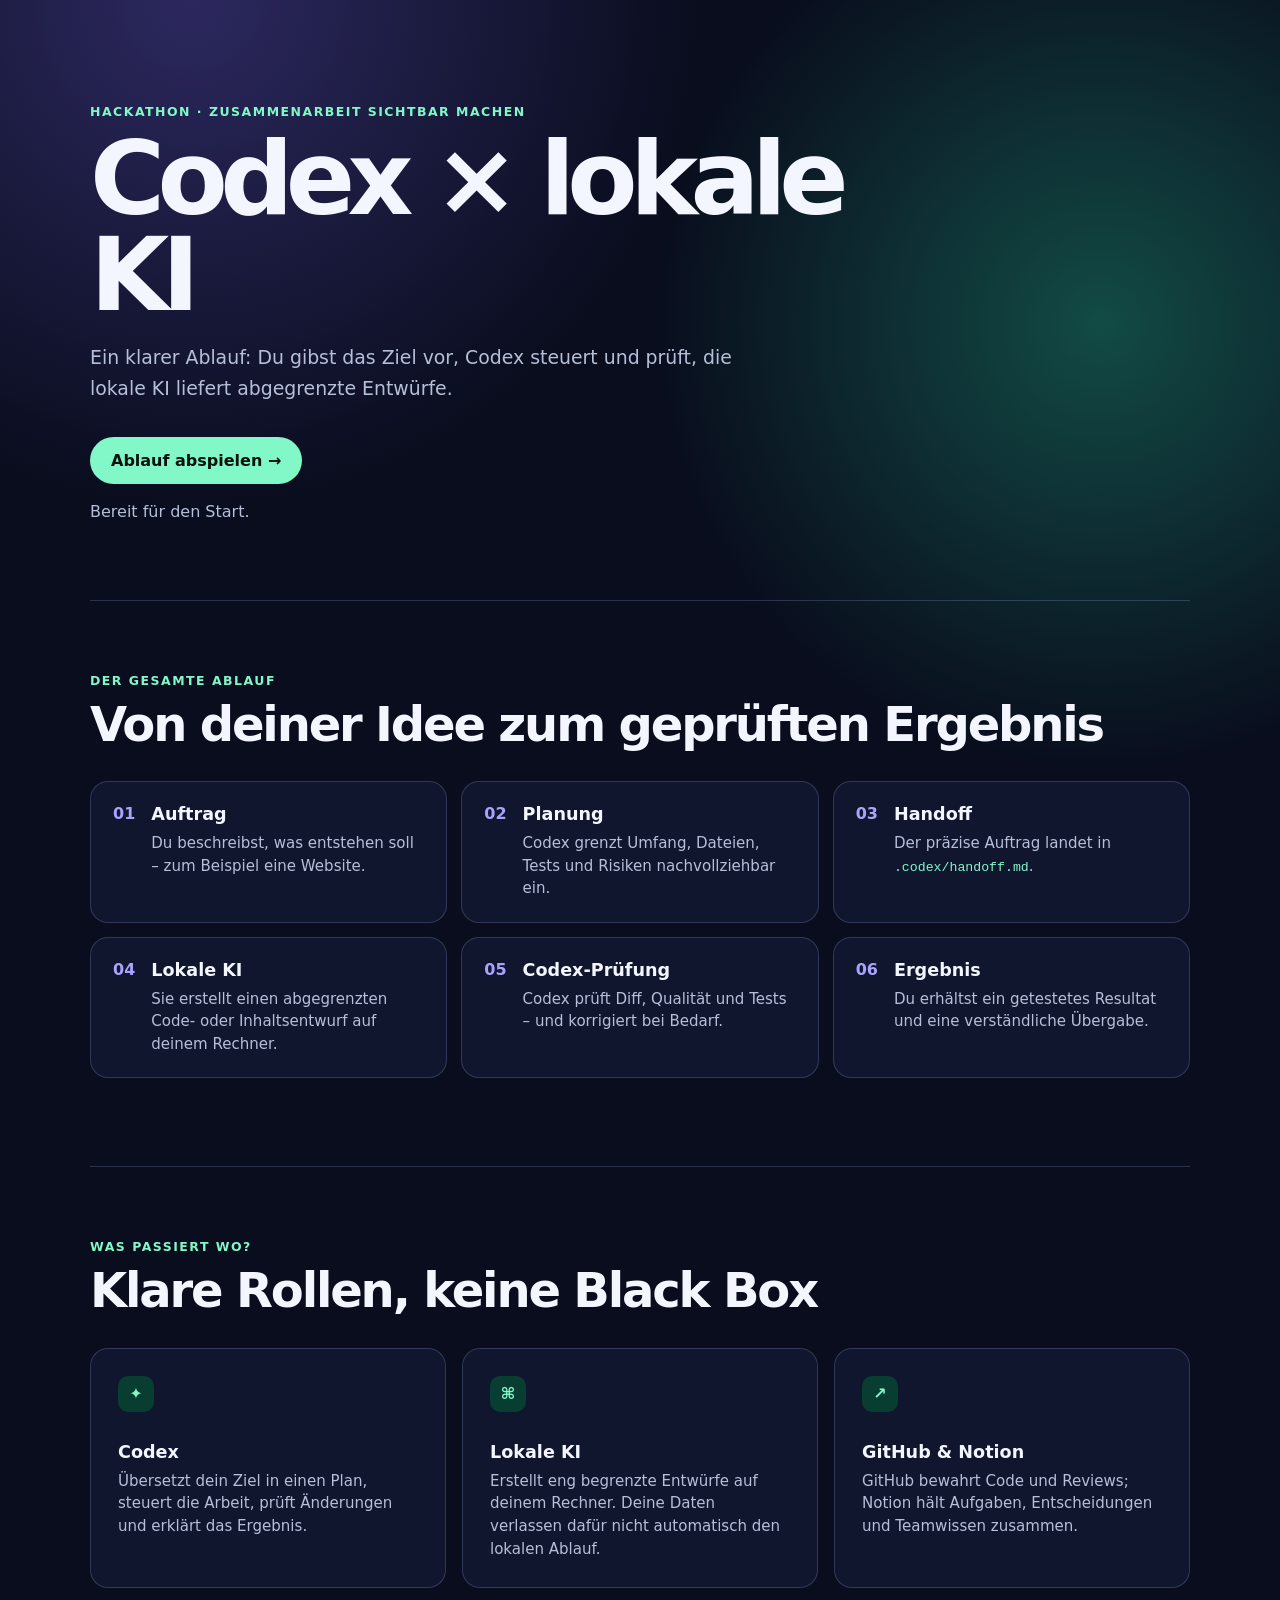
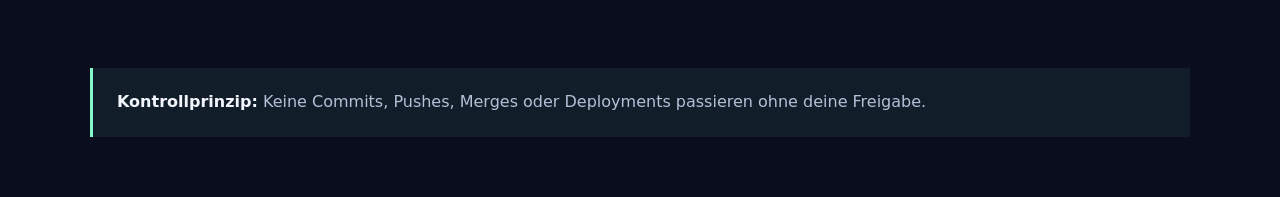
==== index.html @ 3b5a5b64 "feat: add local-first coding workflow" ====
<!doctype html>
<html lang="de">
  <head>
    <meta charset="UTF-8" />
    <meta name="viewport" content="width=device-width, initial-scale=1.0" />
    <meta name="description" content="Demo der Zusammenarbeit von Codex und lokaler KI." />
    <title>Codex × lokale KI | Workflow</title>
    <link rel="stylesheet" href="styles.css" />
  </head>
  <body>
    <main>
      <section class="hero" aria-labelledby="page-title">
        <p class="eyebrow">Hackathon · Zusammenarbeit sichtbar machen</p>
        <h1 id="page-title">Codex × lokale KI</h1>
        <p class="intro">Ein klarer Ablauf: Du gibst das Ziel vor, Codex steuert und prüft, die lokale KI liefert abgegrenzte Entwürfe.</p>
        <button id="start-flow" type="button">Ablauf abspielen <span aria-hidden="true">→</span></button>
        <p id="flow-status" class="status" aria-live="polite">Bereit für den Start.</p>
      </section>

      <section class="workflow" aria-labelledby="workflow-title">
        <div class="section-heading">
          <p class="eyebrow">Der gesamte Ablauf</p>
          <h2 id="workflow-title">Von deiner Idee zum geprüften Ergebnis</h2>
        </div>
        <ol class="steps">
          <li class="step" data-step="1"><span class="number">01</span><div><h3>Auftrag</h3><p>Du beschreibst, was entstehen soll – zum Beispiel eine Website.</p></div></li>
          <li class="step" data-step="2"><span class="number">02</span><div><h3>Planung</h3><p>Codex grenzt Umfang, Dateien, Tests und Risiken nachvollziehbar ein.</p></div></li>
          <li class="step" data-step="3"><span class="number">03</span><div><h3>Handoff</h3><p>Der präzise Auftrag landet in <code>.codex/handoff.md</code>.</p></div></li>
          <li class="step" data-step="4"><span class="number">04</span><div><h3>Lokale KI</h3><p>Sie erstellt einen abgegrenzten Code- oder Inhaltsentwurf auf deinem Rechner.</p></div></li>
          <li class="step" data-step="5"><span class="number">05</span><div><h3>Codex-Prüfung</h3><p>Codex prüft Diff, Qualität und Tests – und korrigiert bei Bedarf.</p></div></li>
          <li class="step" data-step="6"><span class="number">06</span><div><h3>Ergebnis</h3><p>Du erhältst ein getestetes Resultat und eine verständliche Übergabe.</p></div></li>
        </ol>
      </section>

      <section class="roles" aria-labelledby="roles-title">
        <div class="section-heading">
          <p class="eyebrow">Was passiert wo?</p>
          <h2 id="roles-title">Klare Rollen, keine Black Box</h2>
        </div>
        <div class="role-grid">
          <article><span class="role-icon" aria-hidden="true">✦</span><h3>Codex</h3><p>Übersetzt dein Ziel in einen Plan, steuert die Arbeit, prüft Änderungen und erklärt das Ergebnis.</p></article>
          <article><span class="role-icon" aria-hidden="true">⌘</span><h3>Lokale KI</h3><p>Erstellt eng begrenzte Entwürfe auf deinem Rechner. Deine Daten verlassen dafür nicht automatisch den lokalen Ablauf.</p></article>
          <article><span class="role-icon" aria-hidden="true">↗</span><h3>GitHub &amp; Notion</h3><p>GitHub bewahrt Code und Reviews; Notion hält Aufgaben, Entscheidungen und Teamwissen zusammen.</p></article>
        </div>
      </section>

      <section class="note" aria-label="Sicherheitsprinzip">
        <p><strong>Kontrollprinzip:</strong> Keine Commits, Pushes, Merges oder Deployments passieren ohne deine Freigabe.</p>
      </section>
    </main>
    <script src="app.js"></script>
  </body>
</html>
---- styles.css ----
:root {
  color-scheme: dark;
  --ink: #f4f6ff;
  --muted: #b6bfd8;
  --surface: rgba(20, 27, 52, 0.72);
  --line: rgba(176, 194, 255, 0.2);
  --accent: #82f7c7;
  --accent-dark: #083d31;
  --violet: #a9a3ff;
}

* { box-sizing: border-box; }
body {
  margin: 0;
  min-width: 320px;
  color: var(--ink);
  font-family: Inter, ui-sans-serif, system-ui, -apple-system, BlinkMacSystemFont, "Segoe UI", sans-serif;
  background: radial-gradient(circle at 15% 0%, #2c285f 0, transparent 32rem), radial-gradient(circle at 86% 18%, #124b45 0, transparent 28rem), #090d1d;
}
main { width: min(1100px, calc(100% - 40px)); margin: auto; }
.hero { padding: 104px 0 74px; max-width: 760px; }
.eyebrow { margin: 0 0 12px; color: var(--accent); font-size: .78rem; font-weight: 800; letter-spacing: .12em; text-transform: uppercase; }
h1, h2, h3, p { margin-top: 0; }
h1 { margin-bottom: 18px; font-size: clamp(3rem, 9vw, 6.4rem); line-height: .94; letter-spacing: -.075em; }
h2 { margin-bottom: 0; font-size: clamp(1.8rem, 4vw, 3rem); line-height: 1.03; letter-spacing: -.045em; }
h3 { margin-bottom: 8px; font-size: 1.1rem; }
.intro { max-width: 660px; color: var(--muted); font-size: 1.18rem; line-height: 1.65; }
button { margin-top: 14px; border: 0; border-radius: 999px; padding: 14px 21px; color: #07120e; background: var(--accent); font: inherit; font-weight: 800; cursor: pointer; transition: transform .2s, box-shadow .2s; }
button:hover, button:focus-visible { outline: none; transform: translateY(-2px); box-shadow: 0 12px 34px rgba(130, 247, 199, .25); }
.status { min-height: 1.5em; margin: 18px 0 0; color: var(--muted); }
.workflow, .roles { padding: 72px 0; border-top: 1px solid var(--line); }
.section-heading { margin-bottom: 32px; }
.steps { display: grid; grid-template-columns: repeat(3, 1fr); gap: 14px; padding: 0; list-style: none; }
.step, .role-grid article { border: 1px solid var(--line); border-radius: 18px; background: var(--surface); }
.step { display: flex; gap: 16px; padding: 22px; transition: border-color .35s, background .35s, transform .35s, box-shadow .35s; }
.step p, .role-grid p { margin-bottom: 0; color: var(--muted); line-height: 1.5; font-size: .94rem; }
.number { color: var(--violet); font-weight: 800; }
.step.is-active { border-color: var(--accent); background: linear-gradient(145deg, rgba(130, 247, 199, .16), var(--surface)); transform: translateY(-5px); box-shadow: 0 18px 40px rgba(0, 0, 0, .22); }
code { color: var(--accent); font-size: .88em; }
.role-grid { display: grid; grid-template-columns: repeat(3, 1fr); gap: 16px; }
.role-grid article { padding: 27px; }
.role-icon { display: grid; place-items: center; width: 36px; height: 36px; margin-bottom: 30px; border-radius: 10px; color: var(--accent); background: var(--accent-dark); font-weight: 800; }
.note { margin: 8px 0 60px; padding: 22px 24px; border-left: 3px solid var(--accent); color: var(--muted); background: rgba(130, 247, 199, .07); }
.note p { margin: 0; line-height: 1.55; }.note strong { color: var(--ink); }
@media (max-width: 760px) { .hero { padding-top: 74px; }.steps, .role-grid { grid-template-columns: 1fr; }.workflow, .roles { padding: 52px 0; } }
@media (prefers-reduced-motion: reduce) { *, *::before, *::after { scroll-behavior: auto !important; transition-duration: .01ms !important; animation-duration: .01ms !important; } }
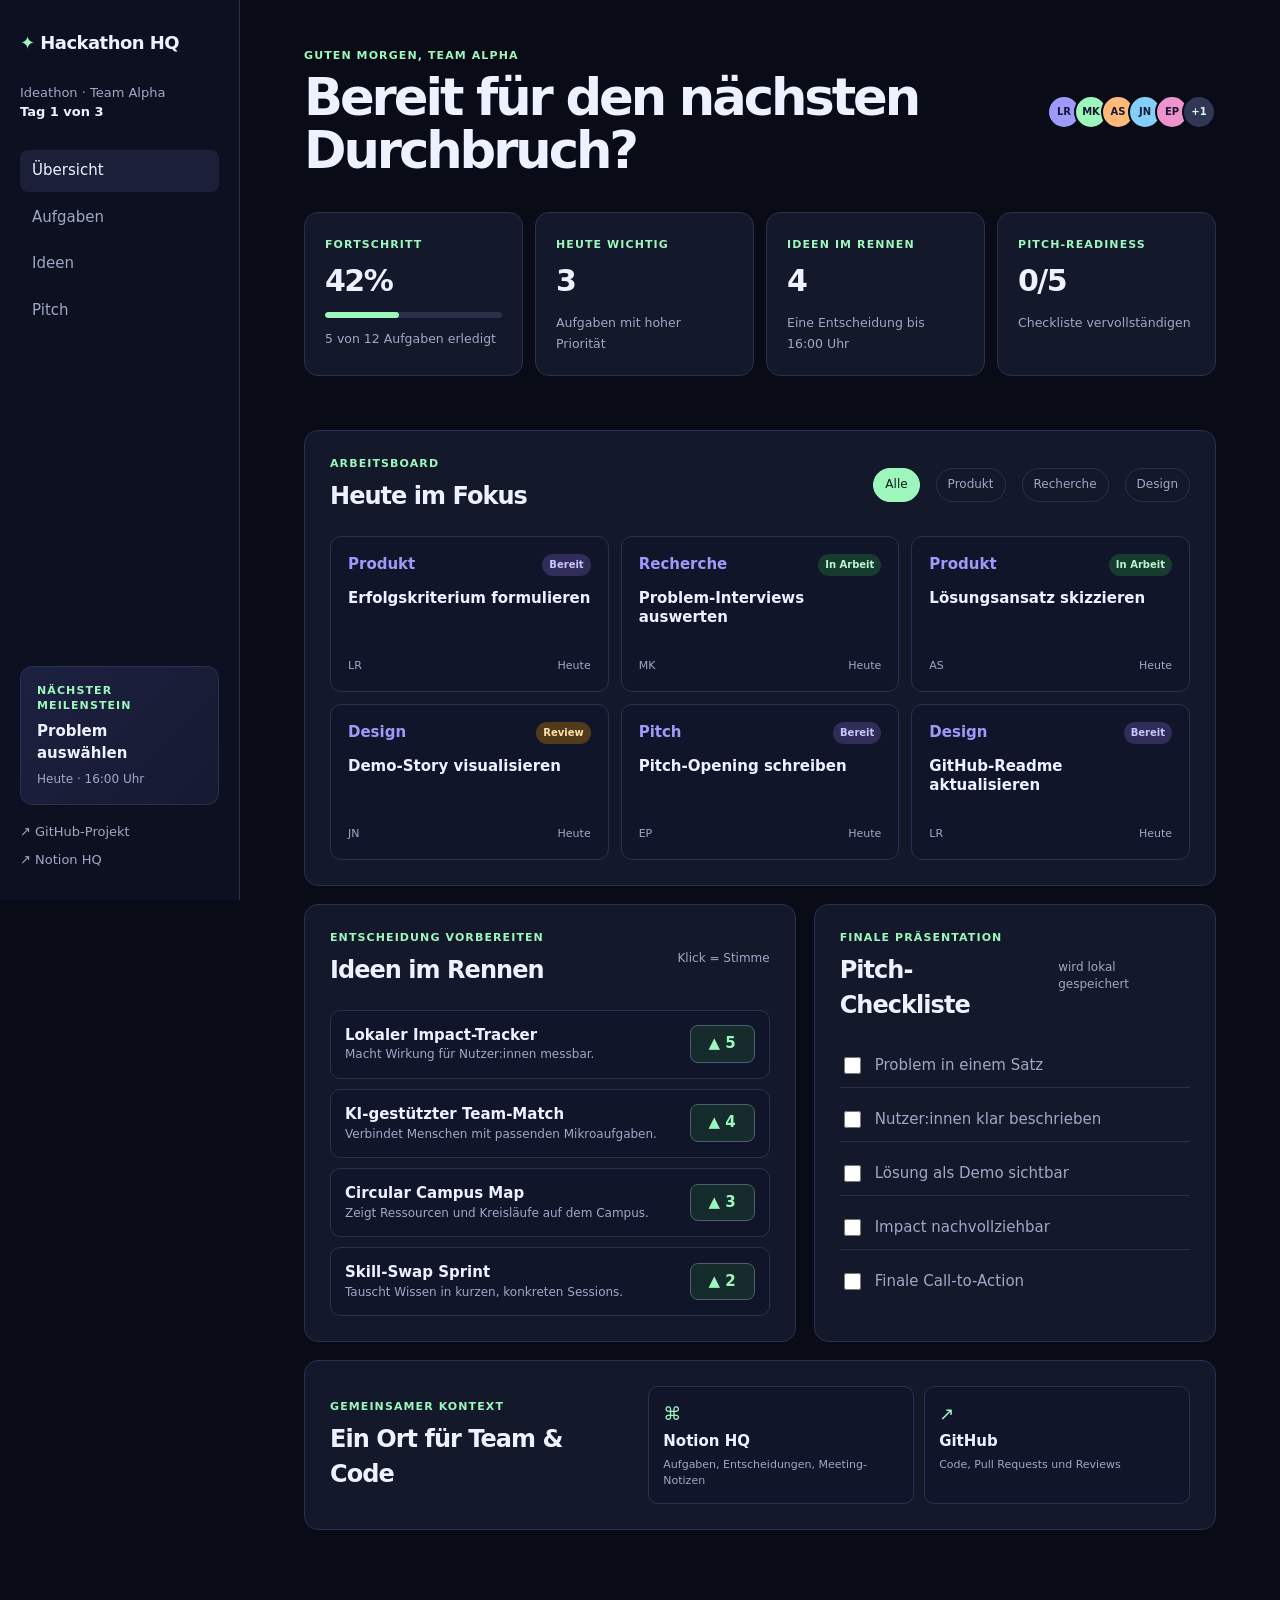
==== commit 66a13a17: "feat: add local-first habit tracker" ====
--- a/index.html
+++ b/index.html
@@ -3,51 +3,37 @@
   <head>
     <meta charset="UTF-8" />
     <meta name="viewport" content="width=device-width, initial-scale=1.0" />
-    <meta name="description" content="Demo der Zusammenarbeit von Codex und lokaler KI." />
-    <title>Codex × lokale KI | Workflow</title>
+    <meta name="description" content="Lokales Hackathon-Team-Dashboard." />
+    <title>Hackathon HQ</title>
     <link rel="stylesheet" href="styles.css" />
   </head>
   <body>
-    <main>
-      <section class="hero" aria-labelledby="page-title">
-        <p class="eyebrow">Hackathon · Zusammenarbeit sichtbar machen</p>
-        <h1 id="page-title">Codex × lokale KI</h1>
-        <p class="intro">Ein klarer Ablauf: Du gibst das Ziel vor, Codex steuert und prüft, die lokale KI liefert abgegrenzte Entwürfe.</p>
-        <button id="start-flow" type="button">Ablauf abspielen <span aria-hidden="true">→</span></button>
-        <p id="flow-status" class="status" aria-live="polite">Bereit für den Start.</p>
-      </section>
-
-      <section class="workflow" aria-labelledby="workflow-title">
-        <div class="section-heading">
-          <p class="eyebrow">Der gesamte Ablauf</p>
-          <h2 id="workflow-title">Von deiner Idee zum geprüften Ergebnis</h2>
+    <div class="app-shell">
+      <aside class="sidebar">
+        <a class="brand" href="#overview"><span>✦</span> Hackathon HQ</a>
+        <p class="event">Ideathon · Team Alpha<br /><strong>Tag 1 von 3</strong></p>
+        <nav aria-label="Bereiche">
+          <a class="nav-link active" href="#overview">Übersicht</a><a class="nav-link" href="#tasks">Aufgaben</a><a class="nav-link" href="#ideas">Ideen</a><a class="nav-link" href="#pitch">Pitch</a>
+        </nav>
+        <div class="side-card"><p class="label">Nächster Meilenstein</p><strong>Problem auswählen</strong><span>Heute · 16:00 Uhr</span></div>
+        <div class="side-links"><a href="https://github.com/Rukasu187/Hackathon1" target="_blank" rel="noreferrer">↗ GitHub-Projekt</a><a href="https://app.notion.com/p/40132468968681ffa154d44b8dd3598e?pvs=204" target="_blank" rel="noreferrer">↗ Notion HQ</a></div>
+      </aside>
+      <main>
+        <header class="topbar" id="overview"><div><p class="eyebrow">Guten Morgen, Team Alpha</p><h1>Bereit für den nächsten Durchbruch?</h1></div><div class="team" aria-label="Sechs Teammitglieder"><span>LR</span><span>MK</span><span>AS</span><span>JN</span><span>EP</span><span>+1</span></div></header>
+        <section class="stats" aria-label="Projektstatus">
+          <article><span class="label">Fortschritt</span><strong>42%</strong><div class="progress"><i style="width:42%"></i></div><small>5 von 12 Aufgaben erledigt</small></article>
+          <article><span class="label">Heute wichtig</span><strong>3</strong><small>Aufgaben mit hoher Priorität</small></article>
+          <article><span class="label">Ideen im Rennen</span><strong>4</strong><small>Eine Entscheidung bis 16:00 Uhr</small></article>
+          <article><span class="label">Pitch-Readiness</span><strong id="pitch-score">0/5</strong><small>Checkliste vervollständigen</small></article>
+        </section>
+        <section class="section" id="tasks"><div class="section-header"><div><p class="eyebrow">Arbeitsboard</p><h2>Heute im Fokus</h2></div><div class="filters"><button class="filter active" data-filter="all">Alle</button><button class="filter" data-filter="Produkt">Produkt</button><button class="filter" data-filter="Recherche">Recherche</button><button class="filter" data-filter="Design">Design</button></div></div><div class="task-grid" id="task-grid"></div></section>
+        <div class="two-column">
+          <section class="section" id="ideas"><div class="section-header"><div><p class="eyebrow">Entscheidung vorbereiten</p><h2>Ideen im Rennen</h2></div><span class="hint">Klick = Stimme</span></div><div class="idea-list" id="idea-list"></div></section>
+          <section class="section" id="pitch"><div class="section-header"><div><p class="eyebrow">Finale Präsentation</p><h2>Pitch-Checkliste</h2></div><span class="hint">wird lokal gespeichert</span></div><ul class="checklist" id="checklist"></ul></section>
         </div>
-        <ol class="steps">
-          <li class="step" data-step="1"><span class="number">01</span><div><h3>Auftrag</h3><p>Du beschreibst, was entstehen soll – zum Beispiel eine Website.</p></div></li>
-          <li class="step" data-step="2"><span class="number">02</span><div><h3>Planung</h3><p>Codex grenzt Umfang, Dateien, Tests und Risiken nachvollziehbar ein.</p></div></li>
-          <li class="step" data-step="3"><span class="number">03</span><div><h3>Handoff</h3><p>Der präzise Auftrag landet in <code>.codex/handoff.md</code>.</p></div></li>
-          <li class="step" data-step="4"><span class="number">04</span><div><h3>Lokale KI</h3><p>Sie erstellt einen abgegrenzten Code- oder Inhaltsentwurf auf deinem Rechner.</p></div></li>
-          <li class="step" data-step="5"><span class="number">05</span><div><h3>Codex-Prüfung</h3><p>Codex prüft Diff, Qualität und Tests – und korrigiert bei Bedarf.</p></div></li>
-          <li class="step" data-step="6"><span class="number">06</span><div><h3>Ergebnis</h3><p>Du erhältst ein getestetes Resultat und eine verständliche Übergabe.</p></div></li>
-        </ol>
-      </section>
-
-      <section class="roles" aria-labelledby="roles-title">
-        <div class="section-heading">
-          <p class="eyebrow">Was passiert wo?</p>
-          <h2 id="roles-title">Klare Rollen, keine Black Box</h2>
-        </div>
-        <div class="role-grid">
-          <article><span class="role-icon" aria-hidden="true">✦</span><h3>Codex</h3><p>Übersetzt dein Ziel in einen Plan, steuert die Arbeit, prüft Änderungen und erklärt das Ergebnis.</p></article>
-          <article><span class="role-icon" aria-hidden="true">⌘</span><h3>Lokale KI</h3><p>Erstellt eng begrenzte Entwürfe auf deinem Rechner. Deine Daten verlassen dafür nicht automatisch den lokalen Ablauf.</p></article>
-          <article><span class="role-icon" aria-hidden="true">↗</span><h3>GitHub &amp; Notion</h3><p>GitHub bewahrt Code und Reviews; Notion hält Aufgaben, Entscheidungen und Teamwissen zusammen.</p></article>
-        </div>
-      </section>
-
-      <section class="note" aria-label="Sicherheitsprinzip">
-        <p><strong>Kontrollprinzip:</strong> Keine Commits, Pushes, Merges oder Deployments passieren ohne deine Freigabe.</p>
-      </section>
-    </main>
+        <section class="section resources"><div><p class="eyebrow">Gemeinsamer Kontext</p><h2>Ein Ort für Team &amp; Code</h2></div><div class="resource-grid"><a href="https://app.notion.com/p/40132468968681ffa154d44b8dd3598e?pvs=204" target="_blank" rel="noreferrer"><span>⌘</span><strong>Notion HQ</strong><small>Aufgaben, Entscheidungen, Meeting-Notizen</small></a><a href="https://github.com/Rukasu187/Hackathon1" target="_blank" rel="noreferrer"><span>↗</span><strong>GitHub</strong><small>Code, Pull Requests und Reviews</small></a></div></section>
+      </main>
+    </div>
     <script src="app.js"></script>
   </body>
 </html>
--- a/styles.css
+++ b/styles.css
@@ -1,46 +1 @@
-:root {
-  color-scheme: dark;
-  --ink: #f4f6ff;
-  --muted: #b6bfd8;
-  --surface: rgba(20, 27, 52, 0.72);
-  --line: rgba(176, 194, 255, 0.2);
-  --accent: #82f7c7;
-  --accent-dark: #083d31;
-  --violet: #a9a3ff;
-}
-
-* { box-sizing: border-box; }
-body {
-  margin: 0;
-  min-width: 320px;
-  color: var(--ink);
-  font-family: Inter, ui-sans-serif, system-ui, -apple-system, BlinkMacSystemFont, "Segoe UI", sans-serif;
-  background: radial-gradient(circle at 15% 0%, #2c285f 0, transparent 32rem), radial-gradient(circle at 86% 18%, #124b45 0, transparent 28rem), #090d1d;
-}
-main { width: min(1100px, calc(100% - 40px)); margin: auto; }
-.hero { padding: 104px 0 74px; max-width: 760px; }
-.eyebrow { margin: 0 0 12px; color: var(--accent); font-size: .78rem; font-weight: 800; letter-spacing: .12em; text-transform: uppercase; }
-h1, h2, h3, p { margin-top: 0; }
-h1 { margin-bottom: 18px; font-size: clamp(3rem, 9vw, 6.4rem); line-height: .94; letter-spacing: -.075em; }
-h2 { margin-bottom: 0; font-size: clamp(1.8rem, 4vw, 3rem); line-height: 1.03; letter-spacing: -.045em; }
-h3 { margin-bottom: 8px; font-size: 1.1rem; }
-.intro { max-width: 660px; color: var(--muted); font-size: 1.18rem; line-height: 1.65; }
-button { margin-top: 14px; border: 0; border-radius: 999px; padding: 14px 21px; color: #07120e; background: var(--accent); font: inherit; font-weight: 800; cursor: pointer; transition: transform .2s, box-shadow .2s; }
-button:hover, button:focus-visible { outline: none; transform: translateY(-2px); box-shadow: 0 12px 34px rgba(130, 247, 199, .25); }
-.status { min-height: 1.5em; margin: 18px 0 0; color: var(--muted); }
-.workflow, .roles { padding: 72px 0; border-top: 1px solid var(--line); }
-.section-heading { margin-bottom: 32px; }
-.steps { display: grid; grid-template-columns: repeat(3, 1fr); gap: 14px; padding: 0; list-style: none; }
-.step, .role-grid article { border: 1px solid var(--line); border-radius: 18px; background: var(--surface); }
-.step { display: flex; gap: 16px; padding: 22px; transition: border-color .35s, background .35s, transform .35s, box-shadow .35s; }
-.step p, .role-grid p { margin-bottom: 0; color: var(--muted); line-height: 1.5; font-size: .94rem; }
-.number { color: var(--violet); font-weight: 800; }
-.step.is-active { border-color: var(--accent); background: linear-gradient(145deg, rgba(130, 247, 199, .16), var(--surface)); transform: translateY(-5px); box-shadow: 0 18px 40px rgba(0, 0, 0, .22); }
-code { color: var(--accent); font-size: .88em; }
-.role-grid { display: grid; grid-template-columns: repeat(3, 1fr); gap: 16px; }
-.role-grid article { padding: 27px; }
-.role-icon { display: grid; place-items: center; width: 36px; height: 36px; margin-bottom: 30px; border-radius: 10px; color: var(--accent); background: var(--accent-dark); font-weight: 800; }
-.note { margin: 8px 0 60px; padding: 22px 24px; border-left: 3px solid var(--accent); color: var(--muted); background: rgba(130, 247, 199, .07); }
-.note p { margin: 0; line-height: 1.55; }.note strong { color: var(--ink); }
-@media (max-width: 760px) { .hero { padding-top: 74px; }.steps, .role-grid { grid-template-columns: 1fr; }.workflow, .roles { padding: 52px 0; } }
-@media (prefers-reduced-motion: reduce) { *, *::before, *::after { scroll-behavior: auto !important; transition-duration: .01ms !important; animation-duration: .01ms !important; } }
+:root{--ink:#eef1ff;--muted:#9fa8c5;--panel:#14182b;--panel-light:#1b2038;--line:#2a3150;--accent:#9df7bd;--violet:#9d9afa;--orange:#ffba7a;--bg:#090b17}*{box-sizing:border-box}html{scroll-behavior:smooth}body{margin:0;min-width:320px;color:var(--ink);background:var(--bg);font:15px/1.45 Inter,ui-sans-serif,system-ui,-apple-system,"Segoe UI",sans-serif}.app-shell{min-height:100vh;display:grid;grid-template-columns:240px minmax(0,1fr)}.sidebar{position:sticky;top:0;height:100vh;display:flex;flex-direction:column;padding:30px 20px;border-right:1px solid var(--line);background:#0d1020}.brand{color:var(--ink);font-size:18px;font-weight:800;text-decoration:none;letter-spacing:-.03em}.brand span,.eyebrow,.label{color:var(--accent)}.event{margin:28px 0;color:var(--muted);font-size:13px}.event strong{color:var(--ink)}nav{display:grid;gap:5px}.nav-link{padding:10px 12px;border-radius:8px;color:var(--muted);text-decoration:none}.nav-link:hover,.nav-link.active{color:var(--ink);background:var(--panel-light)}.side-card{margin-top:auto;padding:16px;border:1px solid var(--line);border-radius:12px;background:linear-gradient(135deg,#1d2141,#151930)}.side-card strong,.side-card span{display:block}.side-card span{margin-top:6px;color:var(--muted);font-size:12px}.side-links{display:grid;gap:9px;margin-top:18px}.side-links a{color:var(--muted);font-size:13px;text-decoration:none}.side-links a:hover{color:var(--accent)}main{width:min(1240px,100%);margin:auto;padding:48px clamp(22px,5vw,72px) 72px}.topbar,.section-header,.team,.filters{display:flex;align-items:center;justify-content:space-between;gap:16px}.topbar{margin-bottom:36px}.eyebrow,.label{margin:0 0 7px;font-size:11px;font-weight:800;letter-spacing:.1em;text-transform:uppercase}h1,h2,h3,p{margin-top:0}h1{max-width:720px;margin-bottom:0;font-size:clamp(30px,4vw,52px);line-height:1.03;letter-spacing:-.06em}h2{margin-bottom:0;font-size:24px;letter-spacing:-.04em}.team{gap:0}.team span{display:grid;place-items:center;width:34px;height:34px;margin-left:-7px;border:2px solid var(--bg);border-radius:50%;background:var(--violet);color:#171832;font-size:10px;font-weight:800}.team span:nth-child(2){background:var(--accent)}.team span:nth-child(3){background:var(--orange)}.team span:nth-child(4){background:#82d0fa}.team span:nth-child(5){background:#ee94cc}.team span:last-child{background:#303754;color:var(--ink)}.stats{display:grid;grid-template-columns:repeat(4,1fr);gap:12px;margin-bottom:54px}.stats article,.section{border:1px solid var(--line);border-radius:14px;background:var(--panel)}.stats article{padding:20px}.stats strong{display:block;margin:4px 0 9px;font-size:30px;letter-spacing:-.05em}.stats small{color:var(--muted)}.progress{height:6px;margin:8px 0 10px;overflow:hidden;border-radius:99px;background:#2a3049}.progress i{display:block;height:100%;border-radius:inherit;background:var(--accent)}.section{padding:25px}.section-header{margin-bottom:22px}.filters{justify-content:flex-end;flex-wrap:wrap}.filter{border:1px solid var(--line);border-radius:99px;padding:7px 11px;color:var(--muted);background:transparent;font:inherit;font-size:12px;cursor:pointer}.filter:hover,.filter.active{border-color:var(--accent);color:#0c1c15;background:var(--accent)}.task-grid{display:grid;grid-template-columns:repeat(3,1fr);gap:12px}.task{min-height:156px;display:flex;flex-direction:column;padding:17px;border:1px solid var(--line);border-radius:11px;background:#10152a}.task.hidden{display:none}.task-top{display:flex;align-items:center;justify-content:space-between;gap:8px}.pill{padding:4px 7px;border-radius:99px;font-size:10px;font-weight:800}.status-bereit{color:#c9c6ff;background:#302e59}.status-arbeit{color:#baf5d1;background:#173b2e}.status-review{color:#ffe0ad;background:#523b1b}.task h3{margin:13px 0 auto;font-size:15px;line-height:1.25}.task footer{display:flex;justify-content:space-between;margin-top:15px;color:var(--muted);font-size:11px}.area{color:var(--violet);font-weight:700}.two-column{display:grid;grid-template-columns:1.1fr .9fr;gap:18px;margin-top:18px}.idea-list,.checklist{display:grid;gap:10px;margin:0;padding:0;list-style:none}.idea{display:grid;grid-template-columns:1fr auto;gap:10px;align-items:center;padding:14px;border:1px solid var(--line);border-radius:10px;background:#10152a}.idea strong,.idea small{display:block}.idea small,.hint{color:var(--muted);font-size:12px}.vote{min-width:65px;border:1px solid #49616c;border-radius:8px;padding:7px;color:var(--accent);background:#152b2c;font:inherit;font-weight:800;cursor:pointer}.vote:hover{background:#1c3b3b}.checklist label{display:flex;gap:11px;align-items:center;padding:10px 0;border-bottom:1px solid var(--line);color:var(--muted);cursor:pointer}.checklist li:last-child label{border-bottom:0}.checklist input{width:17px;height:17px;accent-color:var(--accent)}.checklist input:checked+span{color:var(--ink);text-decoration:line-through;text-decoration-color:var(--accent)}.resources{display:flex;align-items:center;justify-content:space-between;gap:25px;margin-top:18px}.resource-grid{display:grid;grid-template-columns:repeat(2,minmax(180px,1fr));gap:10px}.resource-grid a{padding:14px;border:1px solid var(--line);border-radius:10px;color:var(--ink);background:#10152a;text-decoration:none}.resource-grid a:hover{border-color:var(--accent)}.resource-grid span,.resource-grid strong,.resource-grid small{display:block}.resource-grid span{color:var(--accent);font-size:18px}.resource-grid strong{margin:4px 0}.resource-grid small{color:var(--muted);font-size:11px}@media(max-width:980px){.stats{grid-template-columns:repeat(2,1fr)}.task-grid{grid-template-columns:repeat(2,1fr)}.two-column{grid-template-columns:1fr}.resources{align-items:stretch;flex-direction:column}}@media(max-width:700px){.app-shell{display:block}.sidebar{position:static;height:auto;padding:20px;border-right:0;border-bottom:1px solid var(--line)}.event,.side-card,.side-links{display:none}nav{display:flex;overflow:auto;margin-top:18px}.nav-link{white-space:nowrap}main{padding:32px 18px 50px}.topbar{align-items:flex-start;flex-direction:column}.stats,.task-grid,.resource-grid{grid-template-columns:1fr}.section-header{align-items:flex-start;flex-direction:column}.filters{justify-content:flex-start}}
